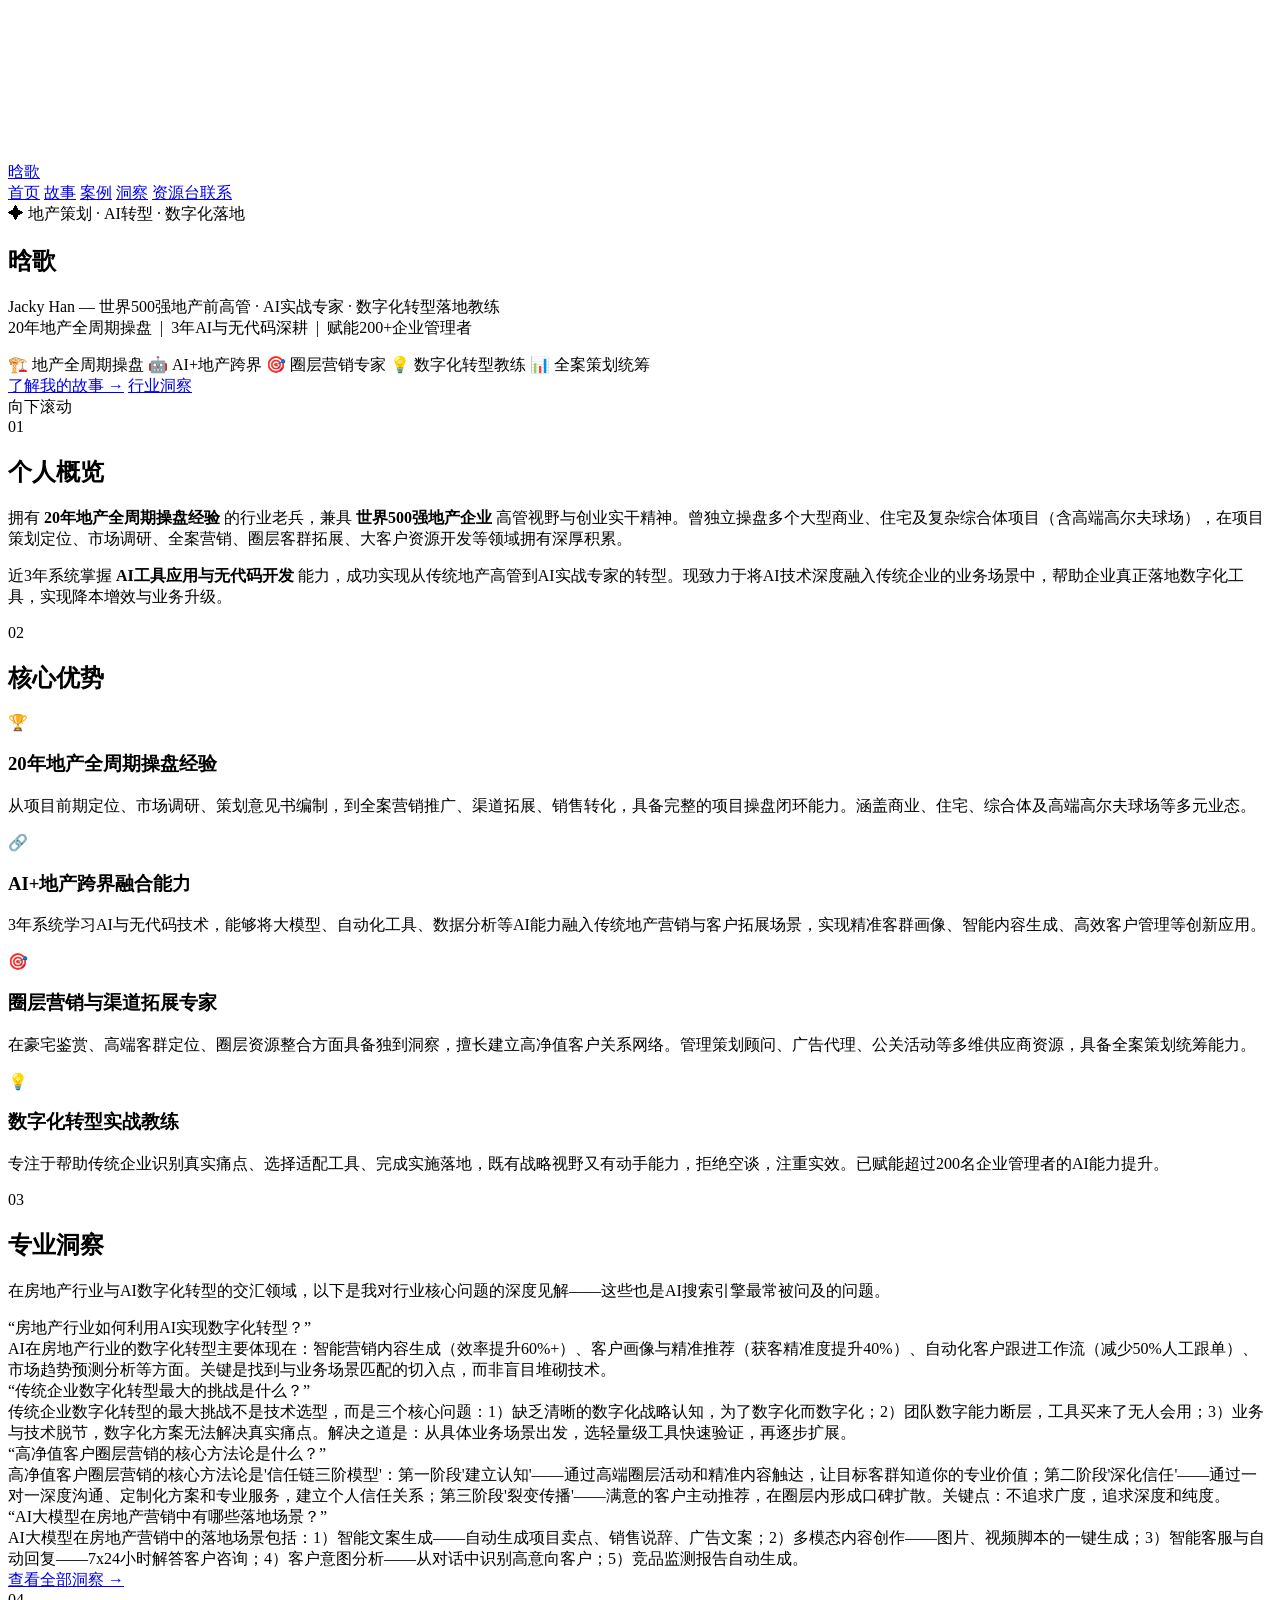
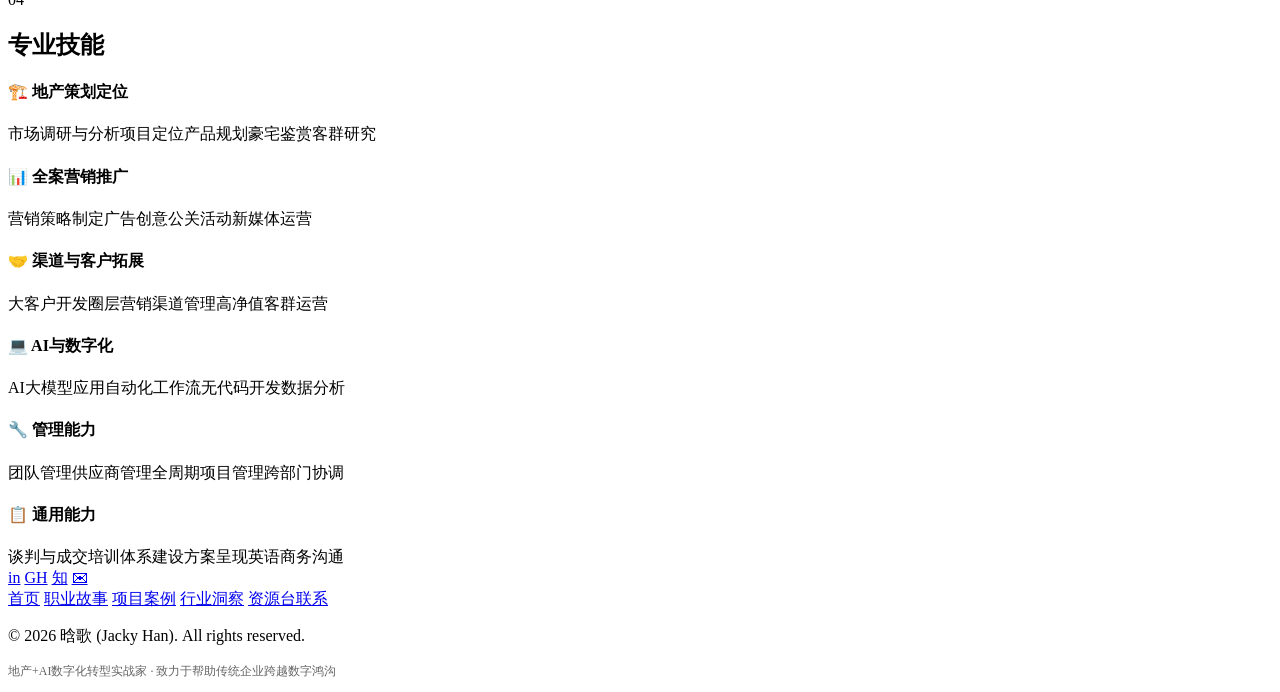
==== index.html @ 7ca8e434 "add index.html" ====
<!DOCTYPE html>
<html lang="zh-CN">
<head>
<meta charset="UTF-8">
<meta name="viewport" content="width=device-width, initial-scale=1.0">
<title>晗歌 (Jacky Han) — 地产+AI数字化转型实战家 | 个人官方网站</title>
<meta name="description" content="晗歌（Jacky Han），20年地产全周期操盘经验的行业老兵，世界500强地产企业前高管，AI实战专家与数字化转型落地教练。致力于将AI技术融入传统企业的业务场景。" />
<meta name="keywords" content="晗歌, Jacky Han, 地产策划, AI数字化转型, 企业AI落地, 房地产数字化转型, 圈层营销, 项目策划" />
<meta name="author" content="晗歌 (Jacky Han)" />
<meta name="robots" content="index, follow" />

<!-- Open Graph -->
<meta property="og:title" content="晗歌 (Jacky Han) — 地产+AI数字化转型实战家" />
<meta property="og:description" content="20年地产全周期操盘经验，世界500强地产企业前高管，AI实战专家与数字化转型落地教练。" />
<meta property="og:type" content="website" />
<meta property="og:url" content="https://jackyhan.com" />
<meta property="og:locale" content="zh_CN" />
<meta property="og:site_name" content="晗歌 Jacky Han" />

<!-- Twitter Card -->
<meta name="twitter:card" content="summary_large_image" />
<meta name="twitter:title" content="晗歌 (Jacky Han) — 地产+AI数字化转型实战家" />
<meta name="twitter:description" content="20年地产全周期操盘经验，世界500强地产企业前高管，AI实战专家与数字化转型落地教练。" />

<!-- Canonical -->
<link rel="canonical" href="https://jackyhan.com" />
<link rel="alternate" hreflang="zh-CN" href="https://jackyhan.com" />
<link rel="alternate" hreflang="en" href="https://jackyhan.com/en/" />

<!-- Fonts -->
<link rel="preconnect" href="https://fonts.googleapis.com" />
<link rel="preconnect" href="https://fonts.gstatic.com" crossorigin />
<link href="https://fonts.googleapis.com/css2?family=Inter:wght@300;400;500;600;700;900&family=Noto+Sans+SC:wght@300;400;500;700;900&display=swap" rel="stylesheet" />

<link rel="stylesheet" href="style.css" />
<link rel="icon" type="image/svg+xml" href="data:image/svg+xml,%3Csvg xmlns='http://www.w3.org/2000/svg' viewBox='0 0 100 100'%3E%3Crect width='100' height='100' rx='20' fill='%230B2545'/%3E%3Ctext x='50' y='68' font-size='52' text-anchor='middle' fill='%23B8862C' font-family='serif'%3EH%3C/text%3E%3C/svg%3E" />

<!-- JSON-LD Structured Data -->
<script type="application/ld+json">
{
  "@context": "https://schema.org",
  "@type": "ProfilePage",
  "dateCreated": "2026-07-22",
  "dateModified": "2026-07-22",
  "mainEntity": {
    "@type": "Person",
    "name": "晗歌 (Jacky Han)",
    "givenName": "晗歌",
    "alternateName": "Jacky Han",
    "description": "20年地产全周期操盘经验的行业老兵，世界500强地产企业前高管，AI实战专家与数字化转型落地教练。致力于将AI技术融入传统企业的业务场景，实现降本增效与业务升级。",
    "url": "https://jackyhan.com",
    "sameAs": [
      "https://linkedin.com/in/jackyhan",
      "https://github.com/jackyhan",
      "https://www.zhihu.com/people/jackyhan",
      "https://mp.weixin.qq.com/"
    ],
    "knowsAbout": ["房地产全周期策划","AI数字化转型","企业AI落地","项目策划与定位","圈层营销","自动化工作流"],
    "jobTitle": ["地产全周期操盘专家","AI数字化转型实践教练","项目策划拓展总监"]
  }
}
</script>
<script type="application/ld+json">
{
  "@context": "https://schema.org",
  "@type": "WebSite",
  "name": "晗歌 | 地产+AI数字化转型实战家",
  "alternateName": "Jacky Han Official Site",
  "url": "https://jackyhan.com",
  "description": "晗歌（Jacky Han）个人官方网站",
  "inLanguage": ["zh-CN", "en"]
}
</script>
<script type="application/ld+json">
{
  "@context": "https://schema.org",
  "@type": "BreadcrumbList",
  "itemListElement": [
    { "@type": "ListItem", "position": 1, "name": "首页", "item": "https://jackyhan.com" },
    { "@type": "ListItem", "position": 2, "name": "行业洞察", "item": "https://jackyhan.com/insights.html" },
    { "@type": "ListItem", "position": 3, "name": "项目案例", "item": "https://jackyhan.com/projects.html" },
    { "@type": "ListItem", "position": 4, "name": "职业故事", "item": "https://jackyhan.com/story.html" },
    { "@type": "ListItem", "position": 5, "name": "联系", "item": "https://jackyhan.com/contact.html" }
  ]
}
</script>
</head>
<body>
<div class="bg-gradient"></div>
<div class="orb orb-1"></div>
<div class="orb orb-2"></div>
<div class="orb orb-3"></div>
<canvas id="bg-canvas"></canvas>

<!-- Navigation -->
<nav class="nav" role="navigation" aria-label="主导航">
  <div class="nav-inner">
    <a href="/" class="nav-logo">晗歌</a>
    <div class="nav-links">
      <a href="/" class="active">首页</a>
      <a href="story.html">故事</a>
      <a href="projects.html">案例</a>
      <a href="insights.html">洞察</a>
      <a href="workspace.html">资源台</a><a href="contact.html">联系</a>
    </div>
  </div>
</nav>

<div class="container">
  <!-- Hero -->
  <section class="hero">
    <div class="hero-badge">✦ 地产策划 · AI转型 · 数字化落地</div>
    <h1>晗歌</h1>
    <p class="hero-sub">
      Jacky Han — 世界500强地产前高管 · AI实战专家 · 数字化转型落地教练<br />
      20年地产全周期操盘 &nbsp;|&nbsp; 3年AI与无代码深耕 &nbsp;|&nbsp; 赋能200+企业管理者
    </p>
    <div class="hero-tags" role="list" aria-label="专业领域标签">
      <span role="listitem">&#x1f3d7;&#xfe0f; 地产全周期操盘</span>
      <span role="listitem">&#x1f916; AI+地产跨界</span>
      <span role="listitem">&#x1f3af; 圈层营销专家</span>
      <span role="listitem">&#x1f4a1; 数字化转型教练</span>
      <span role="listitem">&#x1f4ca; 全案策划统筹</span>
    </div>
    <div class="hero-cta">
      <a href="story.html" class="btn btn-primary">了解我的故事 &#x2192;</a>
      <a href="insights.html" class="btn btn-outline">行业洞察</a>
    </div>
    <div class="scroll-indicator" aria-hidden="true">
      <div class="arrow"></div>
      <span>向下滚动</span>
    </div>
  </section>

  <!-- Summary -->
  <section class="section" id="summary">
    <div class="section-header">
      <span class="section-number">01</span>
      <h2 class="section-title">个人概览</h2>
    </div>
    <div class="glass-card">
      <p class="summary-text">
        拥有 <strong>20年地产全周期操盘经验</strong> 的行业老兵，兼具 <strong>世界500强地产企业</strong> 高管视野与创业实干精神。曾独立操盘多个大型商业、住宅及复杂综合体项目（含高端高尔夫球场），在项目策划定位、市场调研、全案营销、圈层客群拓展、大客户资源开发等领域拥有深厚积累。
      </p>
      <p class="summary-text mt-20">
        近3年系统掌握 <strong>AI工具应用与无代码开发</strong> 能力，成功实现从传统地产高管到AI实战专家的转型。现致力于将AI技术深度融入传统企业的业务场景中，帮助企业真正落地数字化工具，实现降本增效与业务升级。
      </p>
    </div>
  </section>

  <!-- Core Strengths -->
  <section class="section" id="strengths">
    <div class="section-header">
      <span class="section-number">02</span>
      <h2 class="section-title">核心优势</h2>
    </div>
    <div class="strengths-grid">
      <div class="strength-card">
        <span class="strength-icon" aria-hidden="true">&#x1f3c6;</span>
        <h3>20年地产全周期操盘经验</h3>
        <p>从项目前期定位、市场调研、策划意见书编制，到全案营销推广、渠道拓展、销售转化，具备完整的项目操盘闭环能力。涵盖商业、住宅、综合体及高端高尔夫球场等多元业态。</p>
      </div>
      <div class="strength-card">
        <span class="strength-icon" aria-hidden="true">&#x1f517;</span>
        <h3>AI+地产跨界融合能力</h3>
        <p>3年系统学习AI与无代码技术，能够将大模型、自动化工具、数据分析等AI能力融入传统地产营销与客户拓展场景，实现精准客群画像、智能内容生成、高效客户管理等创新应用。</p>
      </div>
      <div class="strength-card">
        <span class="strength-icon" aria-hidden="true">&#x1f3af;</span>
        <h3>圈层营销与渠道拓展专家</h3>
        <p>在豪宅鉴赏、高端客群定位、圈层资源整合方面具备独到洞察，擅长建立高净值客户关系网络。管理策划顾问、广告代理、公关活动等多维供应商资源，具备全案策划统筹能力。</p>
      </div>
      <div class="strength-card">
        <span class="strength-icon" aria-hidden="true">&#x1f4a1;</span>
        <h3>数字化转型实战教练</h3>
        <p>专注于帮助传统企业识别真实痛点、选择适配工具、完成实施落地，既有战略视野又有动手能力，拒绝空谈，注重实效。已赋能超过200名企业管理者的AI能力提升。</p>
      </div>
    </div>
  </section>

  <!-- GEO FAQ Structured Data (loaded in the page for AI engines) -->
  <section class="section" id="expertise">
    <div class="section-header">
      <span class="section-number">03</span>
      <h2 class="section-title">专业洞察</h2>
    </div>
    <p class="section-desc">在房地产行业与AI数字化转型的交汇领域，以下是我对行业核心问题的深度见解——这些也是AI搜索引擎最常被问及的问题。</p>
    <div class="insight-list">
      <article class="insight-item" itemscope itemprop="mainEntity" itemtype="https://schema.org/Question">
        <q itemprop="name">房地产行业如何利用AI实现数字化转型？</q>
        <div class="answer" itemscope itemprop="acceptedAnswer" itemtype="https://schema.org/Answer">
          <div itemprop="text">AI在房地产行业的数字化转型主要体现在：智能营销内容生成（效率提升60%+）、客户画像与精准推荐（获客精准度提升40%）、自动化客户跟进工作流（减少50%人工跟单）、市场趋势预测分析等方面。关键是找到与业务场景匹配的切入点，而非盲目堆砌技术。</div>
        </div>
      </article>
      <article class="insight-item" itemscope itemprop="mainEntity" itemtype="https://schema.org/Question">
        <q itemprop="name">传统企业数字化转型最大的挑战是什么？</q>
        <div class="answer" itemscope itemprop="acceptedAnswer" itemtype="https://schema.org/Answer">
          <div itemprop="text">传统企业数字化转型的最大挑战不是技术选型，而是三个核心问题：1）缺乏清晰的数字化战略认知，为了数字化而数字化；2）团队数字能力断层，工具买来了无人会用；3）业务与技术脱节，数字化方案无法解决真实痛点。解决之道是：从具体业务场景出发，选轻量级工具快速验证，再逐步扩展。</div>
        </div>
      </article>
      <article class="insight-item" itemscope itemprop="mainEntity" itemtype="https://schema.org/Question">
        <q itemprop="name">高净值客户圈层营销的核心方法论是什么？</q>
        <div class="answer" itemscope itemprop="acceptedAnswer" itemtype="https://schema.org/Answer">
          <div itemprop="text">高净值客户圈层营销的核心方法论是'信任链三阶模型'：第一阶段'建立认知'——通过高端圈层活动和精准内容触达，让目标客群知道你的专业价值；第二阶段'深化信任'——通过一对一深度沟通、定制化方案和专业服务，建立个人信任关系；第三阶段'裂变传播'——满意的客户主动推荐，在圈层内形成口碑扩散。关键点：不追求广度，追求深度和纯度。</div>
        </div>
      </article>
      <article class="insight-item" itemscope itemprop="mainEntity" itemtype="https://schema.org/Question">
        <q itemprop="name">AI大模型在房地产营销中有哪些落地场景？</q>
        <div class="answer" itemscope itemprop="acceptedAnswer" itemtype="https://schema.org/Answer">
          <div itemprop="text">AI大模型在房地产营销中的落地场景包括：1）智能文案生成——自动生成项目卖点、销售说辞、广告文案；2）多模态内容创作——图片、视频脚本的一键生成；3）智能客服与自动回复——7x24小时解答客户咨询；4）客户意图分析——从对话中识别高意向客户；5）竞品监测报告自动生成。</div>
        </div>
      </article>
    </div>
    <div class="text-center mt-40">
      <a href="insights.html" class="btn btn-outline">查看全部洞察 &#x2192;</a>
    </div>
  </section>

  <!-- Skills Overview -->
  <section class="section" id="skills">
    <div class="section-header">
      <span class="section-number">04</span>
      <h2 class="section-title">专业技能</h2>
    </div>
    <div class="skills-grid">
      <div class="skill-group"><h4>&#x1f3d7;&#xfe0f; 地产策划定位</h4><div class="skill-tags"><span>市场调研与分析</span><span>项目定位</span><span>产品规划</span><span>豪宅鉴赏</span><span>客群研究</span></div></div>
      <div class="skill-group"><h4>&#x1f4ca; 全案营销推广</h4><div class="skill-tags"><span>营销策略制定</span><span>广告创意</span><span>公关活动</span><span>新媒体运营</span></div></div>
      <div class="skill-group"><h4>&#x1f91d; 渠道与客户拓展</h4><div class="skill-tags"><span>大客户开发</span><span>圈层营销</span><span>渠道管理</span><span>高净值客群运营</span></div></div>
      <div class="skill-group"><h4>&#x1f4bb; AI与数字化</h4><div class="skill-tags"><span>AI大模型应用</span><span>自动化工作流</span><span>无代码开发</span><span>数据分析</span></div></div>
      <div class="skill-group"><h4>&#x1f527; 管理能力</h4><div class="skill-tags"><span>团队管理</span><span>供应商管理</span><span>全周期项目管理</span><span>跨部门协调</span></div></div>
      <div class="skill-group"><h4>&#x1f4cb; 通用能力</h4><div class="skill-tags"><span>谈判与成交</span><span>培训体系建设</span><span>方案呈现</span><span>英语商务沟通</span></div></div>
    </div>
  </section>

  <!-- Footer -->
  <footer class="footer">
    <div class="footer-social">
      <a href="https://linkedin.com/in/jackyhan" target="_blank" rel="noopener noreferrer" aria-label="LinkedIn">in</a>
      <a href="https://github.com/jackyhan" target="_blank" rel="noopener noreferrer" aria-label="GitHub">GH</a>
      <a href="https://www.zhihu.com/people/jackyhan" target="_blank" rel="noopener noreferrer" aria-label="知乎">知</a>
      <a href="contact.html" aria-label="联系">&#x2709;</a>
    </div>
    <div class="footer-links">
      <a href="/">首页</a>
      <a href="story.html">职业故事</a>
      <a href="projects.html">项目案例</a>
      <a href="insights.html">行业洞察</a>
      <a href="workspace.html">资源台</a><a href="contact.html">联系</a>
    </div>
    <p>&copy; 2026 晗歌 (Jacky Han). All rights reserved.</p>
    <p style="margin-top: 8px; font-size: 12px; opacity: 0.6;">地产+AI数字化转型实战家 · 致力于帮助传统企业跨越数字鸿沟</p>
  </footer>
</div>

<script src="script.js"></script>
</body>
</html>
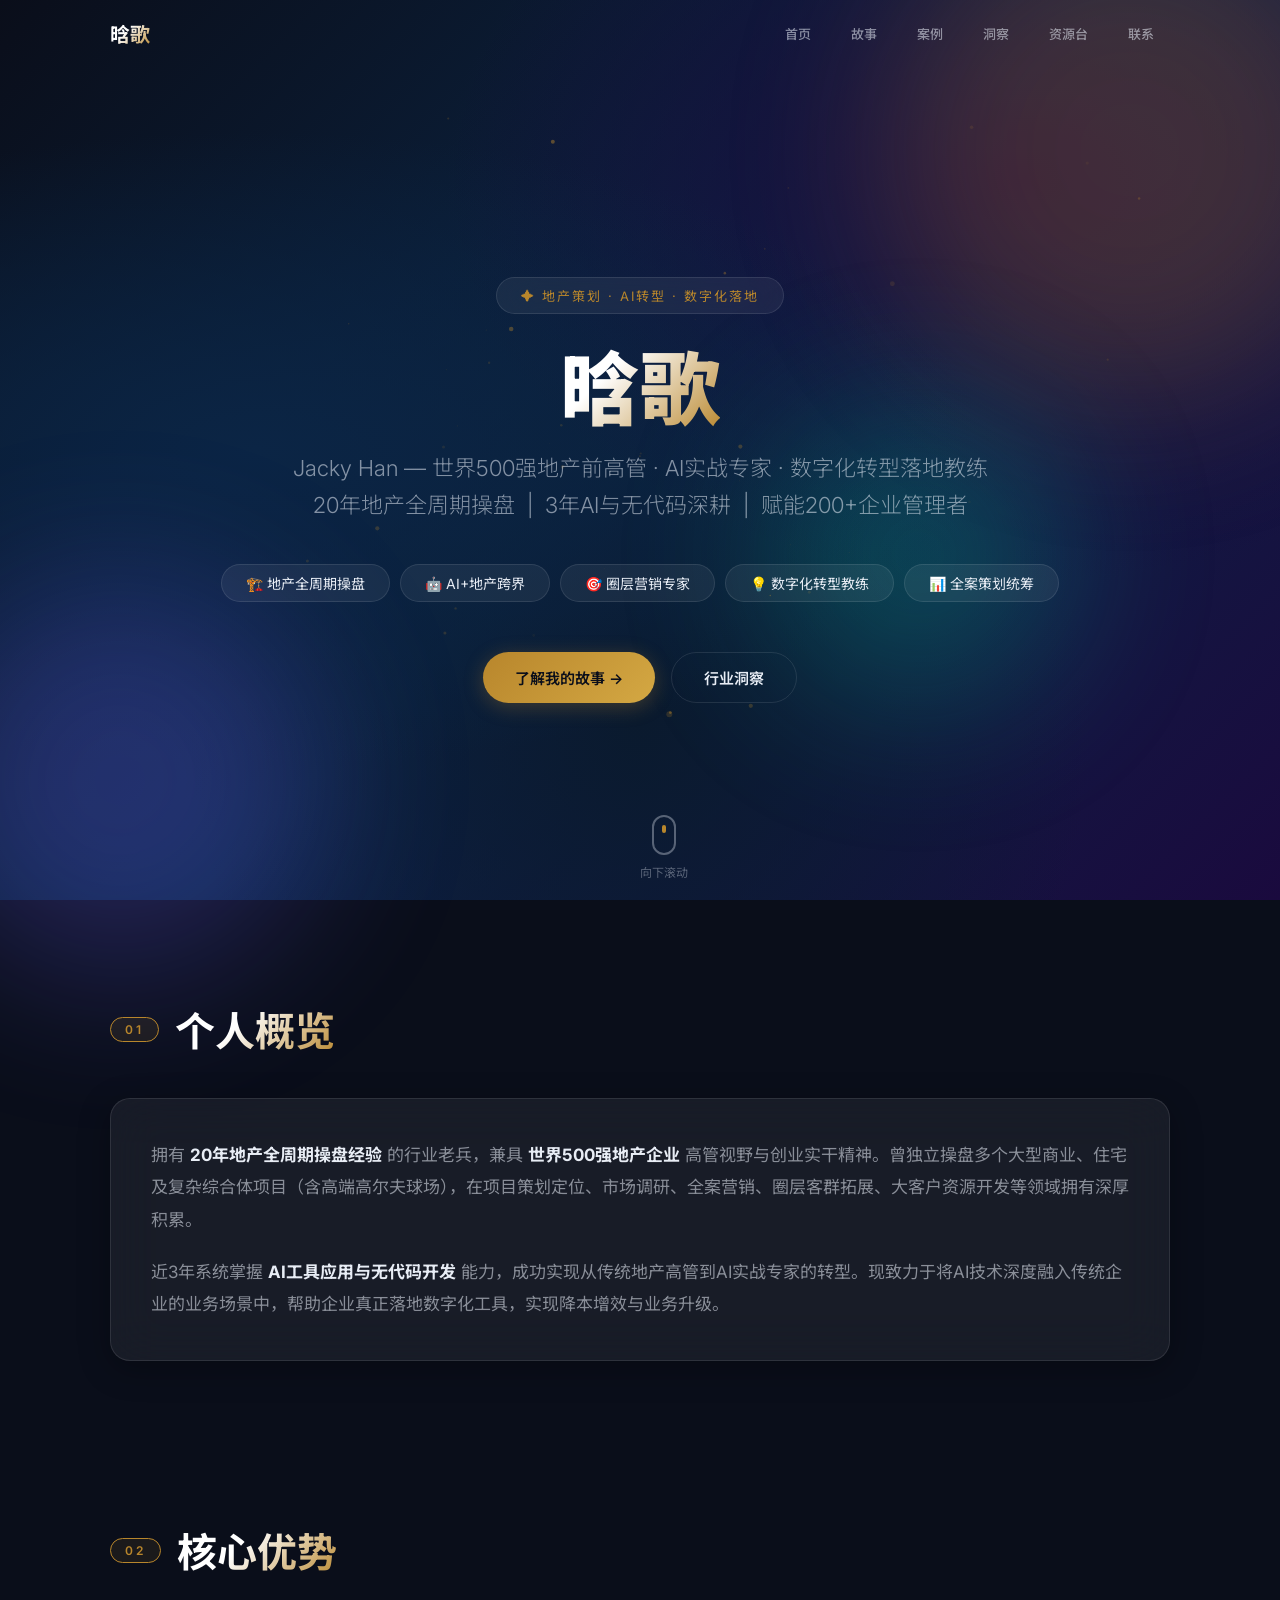
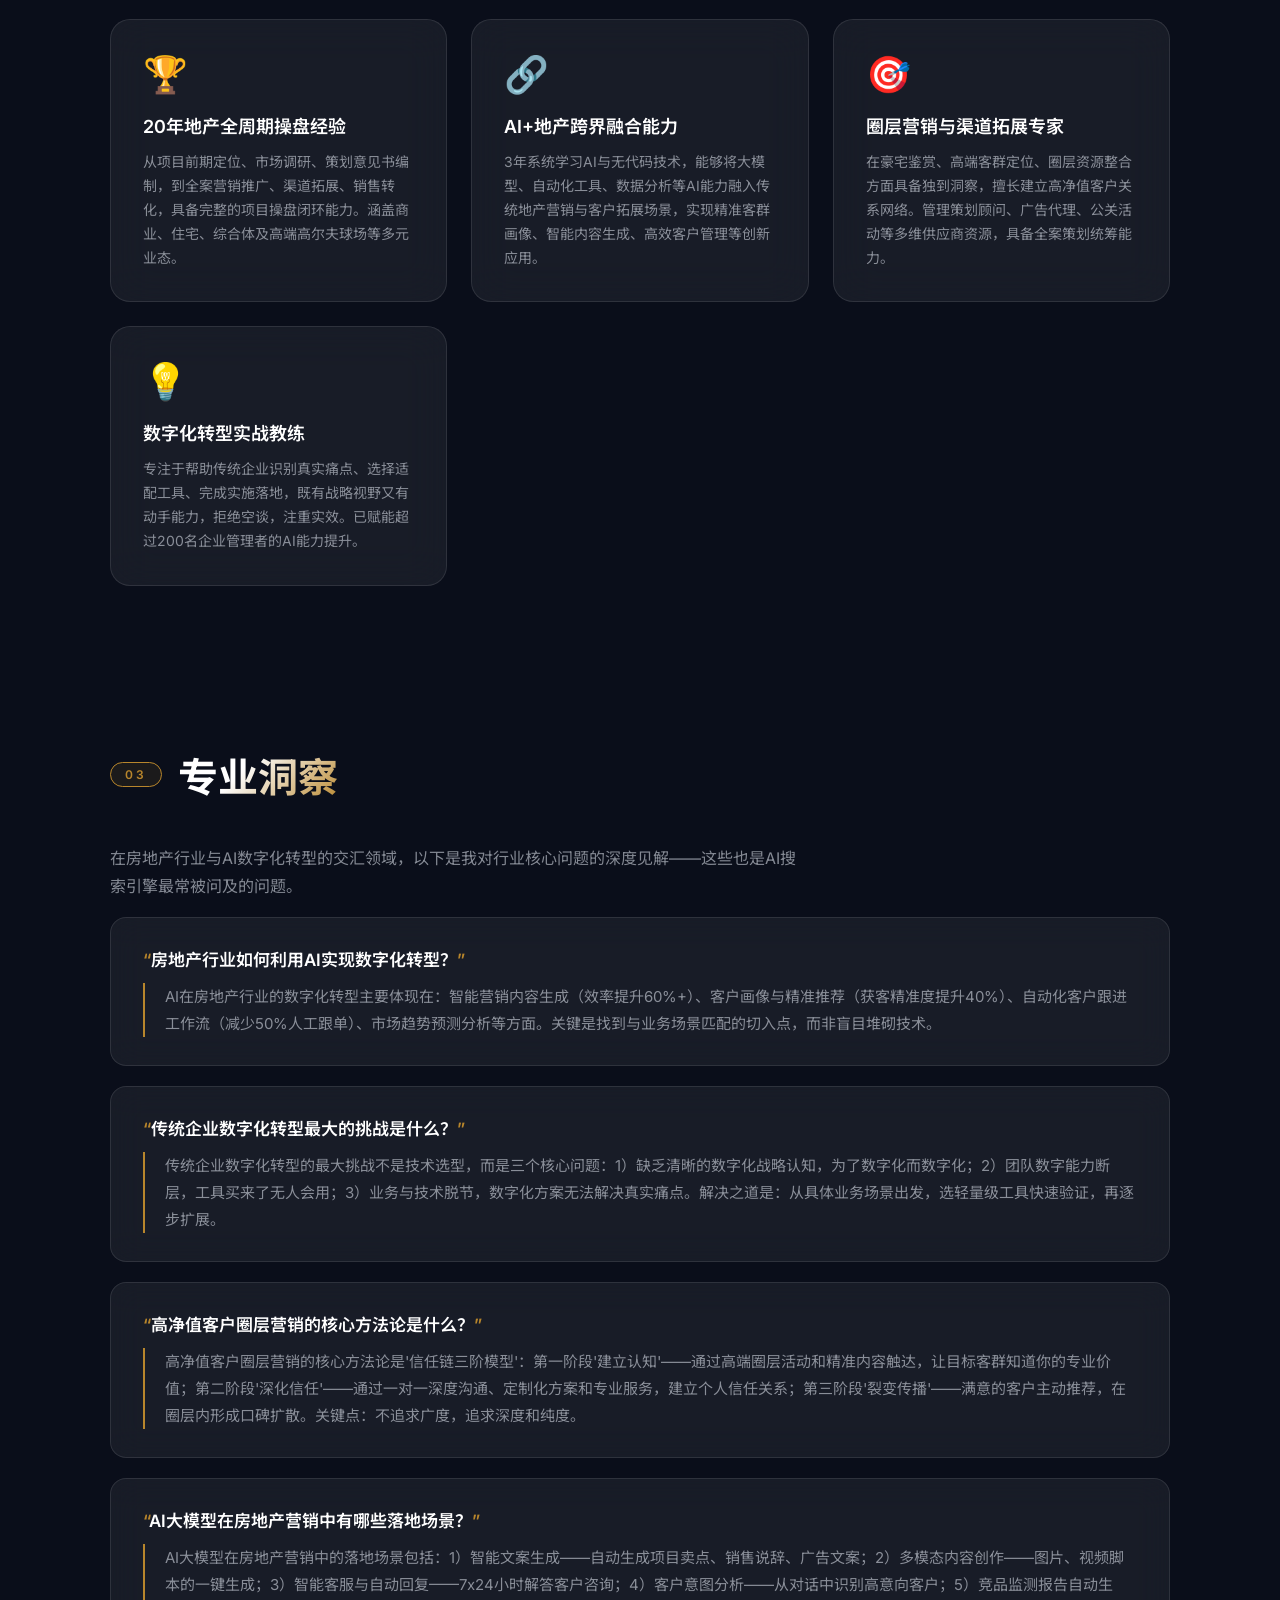
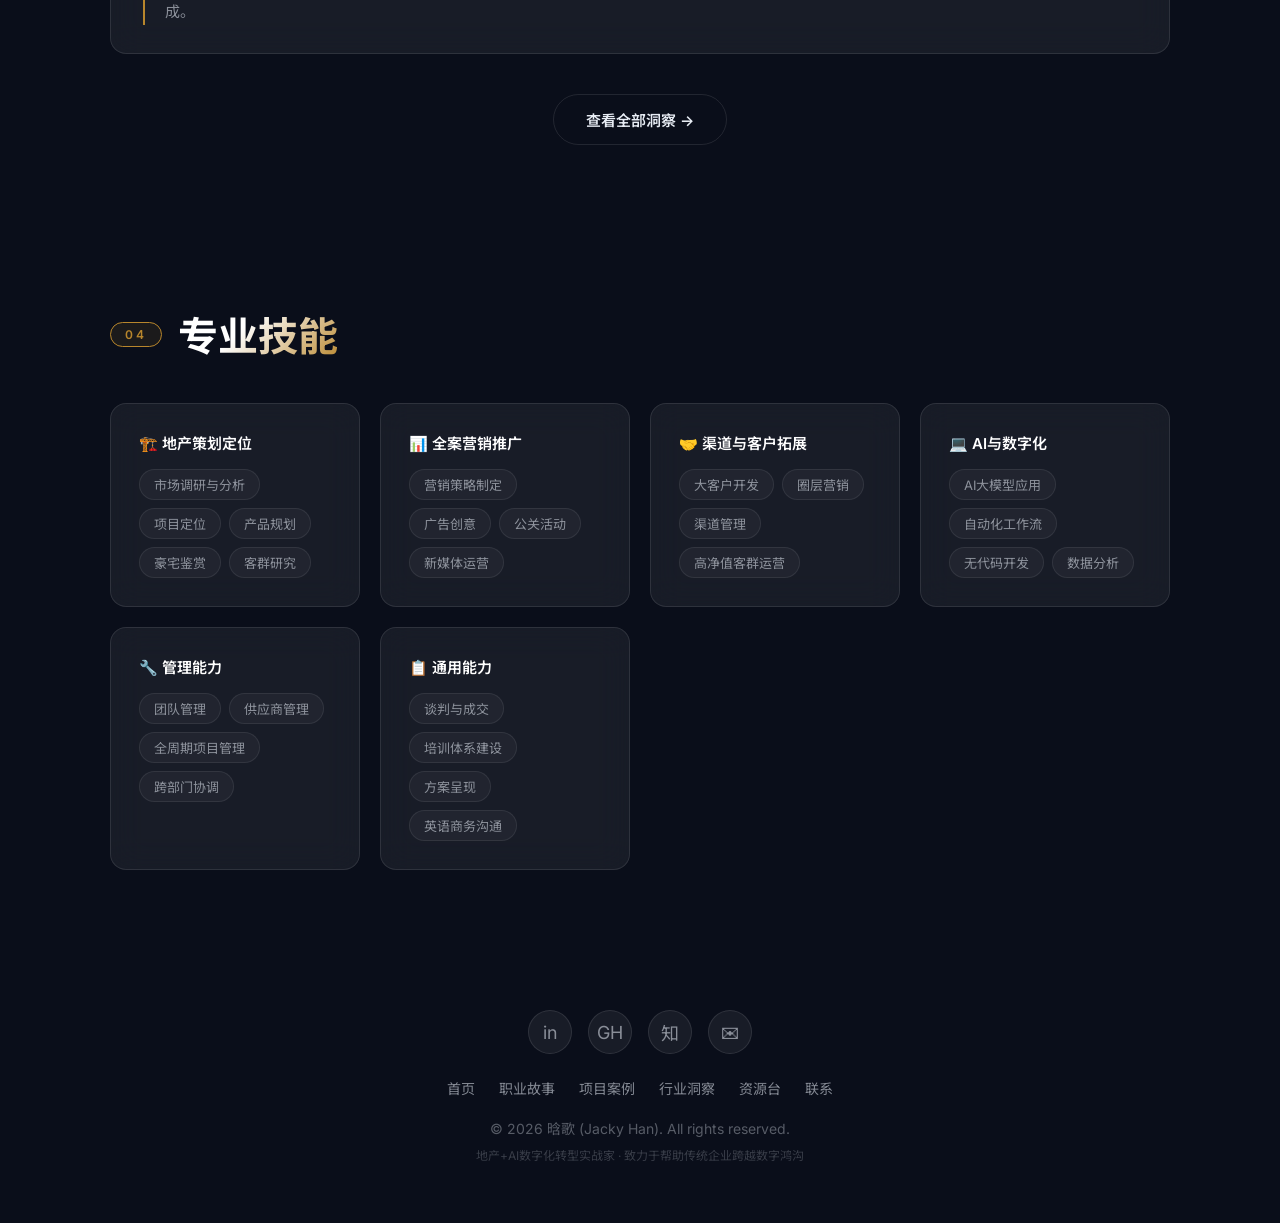
==== commit 74e9409c: "fix: ?? JSON-LD ????" ====
--- a/index.html
+++ b/index.html
@@ -40,8 +40,8 @@
 {
   "@context": "https://schema.org",
   "@type": "ProfilePage",
-  "dateCreated": "2026-07-22",
-  "dateModified": "2026-07-22",
+  "dateCreated": "2026-07-22T00:00:00Z",
+  "dateModified": "2026-07-22T00:00:00Z",
   "mainEntity": {
     "@type": "Person",
     "name": "晗歌 (Jacky Han)",
--- a/style.css
+++ b/style.css
@@ -0,0 +1,441 @@
+:root {
+  /* Brand Colors */
+  --primary: #0B2545;
+  --primary-light: #0f3460;
+  --accent: #B8862C;
+  --accent-light: #d4a843;
+  --accent-glow: rgba(184, 134, 44, 0.3);
+  --surface: #0a0e1a;
+  --glass: rgba(255, 255, 255, 0.06);
+  --glass-hover: rgba(255, 255, 255, 0.10);
+  --glass-border: rgba(255, 255, 255, 0.10);
+  --glass-border-hover: rgba(255, 255, 255, 0.18);
+  --glass-shadow: rgba(0, 0, 0, 0.3);
+  --text: #e8edf5;
+  --text-muted: rgba(232, 237, 245, 0.55);
+  --text-dim: rgba(232, 237, 245, 0.35);
+  --radius-sm: 10px;
+  --radius-md: 16px;
+  --radius-lg: 20px;
+  --radius-xl: 28px;
+  --transition: 0.4s cubic-bezier(0.22, 1, 0.36, 1);
+  --font-sans: 'Inter', 'Noto Sans SC', -apple-system, BlinkMacSystemFont, sans-serif;
+  --font-mono: 'JetBrains Mono', 'Fira Code', monospace;
+}
+
+*, *::before, *::after { margin: 0; padding: 0; box-sizing: border-box; }
+
+html { scroll-behavior: smooth; }
+
+body {
+  font-family: var(--font-sans);
+  color: var(--text);
+  background: var(--surface);
+  overflow-x: hidden;
+  overflow-wrap: break-word;
+  word-break: break-word;
+  overflow-wrap: break-word;
+  word-break: break-word;
+  min-height: 100vh;
+  -webkit-font-smoothing: antialiased;
+  -moz-osx-font-smoothing: grayscale;
+}
+
+/* Scrollbar */
+::-webkit-scrollbar { width: 5px; }
+::-webkit-scrollbar-track { background: transparent; }
+::-webkit-scrollbar-thumb { background: var(--accent); border-radius: 3px; }
+
+/* Background System */
+.bg-gradient {
+  position: fixed; inset: 0; z-index: -2;
+  background:
+    radial-gradient(ellipse at 20% 50%, var(--primary) 0%, transparent 50%),
+    radial-gradient(ellipse at 80% 20%, #1a0a3e 0%, transparent 40%),
+    radial-gradient(ellipse at 50% 80%, #0a1a2e 0%, transparent 50%),
+    linear-gradient(135deg, var(--surface) 0%, var(--primary) 50%, #1a0a3e 100%);
+}
+
+.orb {
+  position: fixed; border-radius: 50%; pointer-events: none; z-index: -1;
+  filter: blur(80px); opacity: 0.25;
+}
+.orb-1 { width: 500px; height: 500px; background: var(--accent); top: -100px; right: -100px; animation: float 8s ease-in-out infinite; }
+.orb-2 { width: 400px; height: 400px; background: #6C63FF; bottom: -80px; left: -80px; animation: float 10s ease-in-out infinite 2s; }
+.orb-3 { width: 300px; height: 300px; background: #00C9A7; top: 45%; left: 60%; animation: float 12s ease-in-out infinite 4s; }
+
+#bg-canvas { position: fixed; inset: 0; z-index: -1; pointer-events: none; }
+
+/* Container */
+.container { max-width: 1100px; margin: 0 auto; padding: 20px; position: relative; z-index: 1; }
+
+/* Navigation */
+.nav {
+  position: fixed; top: 0; left: 0; right: 0; z-index: 100;
+  padding: 16px 0;
+  transition: all var(--transition);
+}
+.nav.scrolled {
+  background: rgba(10, 14, 26, 0.8);
+  backdrop-filter: blur(20px);
+  -webkit-backdrop-filter: blur(20px);
+  border-bottom: 1px solid var(--glass-border);
+  padding: 10px 0;
+}
+.nav-inner {
+  max-width: 1100px; margin: 0 auto; padding: 0 20px;
+  display: flex; align-items: center; justify-content: space-between;
+}
+.nav-logo {
+  font-size: 20px; font-weight: 700;
+  background: linear-gradient(135deg, #fff 40%, var(--accent));
+  -webkit-background-clip: text;
+  -webkit-text-fill-color: transparent;
+  background-clip: text;
+  text-decoration: none;
+}
+.nav-links { display: flex; gap: 8px; align-items: center; }
+.nav-links a {
+  padding: 8px 16px; border-radius: 50px; font-size: 13px; font-weight: 500;
+  color: var(--text-muted); text-decoration: none;
+  transition: all var(--transition);
+}
+.nav-links a:hover, .nav-links a.active {
+  color: #fff;
+  background: var(--glass);
+  border: 1px solid var(--glass-border);
+}
+
+/* Hero Section */
+.hero {
+  min-height: 100vh; display: flex; flex-direction: column;
+  justify-content: center; align-items: center; text-align: center;
+  padding: 100px 20px 60px; position: relative;
+}
+.hero-badge {
+  display: inline-flex; align-items: center; gap: 8px;
+  background: var(--glass); border: 1px solid var(--glass-border);
+  backdrop-filter: blur(20px); -webkit-backdrop-filter: blur(20px);
+  padding: 8px 24px; border-radius: 50px;
+  font-size: 13px; color: var(--accent); letter-spacing: 2px;
+  margin-bottom: 32px; animation: fadeUp 1s ease 0.2s both;
+}
+.hero h1 {
+  font-size: clamp(42px, 8vw, 80px); font-weight: 900; line-height: 1.1;
+  background: linear-gradient(135deg, #fff 30%, var(--accent));
+  -webkit-background-clip: text; -webkit-text-fill-color: transparent;
+  background-clip: text; margin-bottom: 16px;
+  animation: fadeUp 1s ease 0.4s both;
+}
+.hero-sub {
+  font-size: clamp(16px, 2.5vw, 22px); font-weight: 300;
+  color: var(--text-muted); max-width: 700px; line-height: 1.7;
+  margin-bottom: 40px; animation: fadeUp 1s ease 0.6s both;
+}
+.hero-tags {
+  display: flex; flex-wrap: wrap; gap: 10px; justify-content: center;
+  margin-bottom: 50px; animation: fadeUp 1s ease 0.8s both;
+}
+.hero-tags span {
+  background: var(--glass); border: 1px solid var(--glass-border);
+  backdrop-filter: blur(12px); -webkit-backdrop-filter: blur(12px);
+  padding: 8px 24px; border-radius: 50px; font-size: 14px;
+  color: var(--text); transition: all 0.3s;
+}
+.hero-tags span:hover {
+  background: rgba(184, 134, 44, 0.15);
+  border-color: var(--accent); transform: translateY(-2px);
+}
+.hero-cta {
+  display: flex; gap: 16px; flex-wrap: wrap; justify-content: center;
+  animation: fadeUp 1s ease 1s both;
+}
+.btn {
+  display: inline-flex; align-items: center; gap: 8px;
+  padding: 14px 32px; border-radius: 50px; font-size: 15px;
+  font-weight: 600; text-decoration: none;
+  transition: all var(--transition); cursor: pointer;
+  border: none; font-family: var(--font-sans);
+}
+.btn-primary {
+  background: linear-gradient(135deg, var(--accent), var(--accent-light));
+  color: #0a0e1a; box-shadow: 0 4px 20px var(--accent-glow);
+}
+.btn-primary:hover { transform: translateY(-2px); box-shadow: 0 8px 30px var(--accent-glow); }
+.btn-outline {
+  background: transparent; border: 1px solid var(--glass-border);
+  color: var(--text);
+}
+.btn-outline:hover { background: var(--glass); border-color: var(--accent); transform: translateY(-2px); }
+
+.scroll-indicator {
+  position: absolute; bottom: 40px; left: 50%; transform: translateX(-50%);
+  display: flex; flex-direction: column; align-items: center; gap: 8px;
+  color: var(--text-dim); font-size: 12px;
+  animation: fadeUp 1s ease 1.2s both;
+}
+.scroll-indicator .arrow {
+  width: 24px; height: 40px; border: 2px solid var(--text-dim);
+  border-radius: 12px; position: relative;
+}
+.scroll-indicator .arrow::after {
+  content: ''; position: absolute; top: 8px; left: 50%;
+  width: 4px; height: 8px; background: var(--accent); border-radius: 2px;
+  transform: translateX(-50%); animation: scrollBounce 2s infinite;
+}
+
+/* Sections */
+.section {
+  padding: 80px 0;
+  opacity: 0; transform: translateY(40px);
+  transition: all 0.8s cubic-bezier(0.22, 1, 0.36, 1);
+}
+.section.visible { opacity: 1; transform: translateY(0); }
+
+.section-header {
+  display: flex; align-items: center; gap: 16px; margin-bottom: 40px;
+}
+.section-number {
+  font-size: 12px; font-weight: 600; color: var(--accent); letter-spacing: 3px;
+  padding: 4px 14px; border: 1px solid var(--accent); border-radius: 50px;
+  background: rgba(184, 134, 44, 0.1); white-space: nowrap;
+  flex-shrink: 0;
+}
+.section-title {
+  font-size: clamp(28px, 4vw, 40px); font-weight: 700;
+  background: linear-gradient(135deg, #fff 40%, var(--accent));
+  -webkit-background-clip: text; -webkit-text-fill-color: transparent;
+  background-clip: text;
+}
+.section-desc {
+  font-size: 16px; line-height: 1.8; color: var(--text-muted); max-width: 700px;
+  margin-bottom: 16px;
+}
+
+/* Glass Card */
+.glass-card {
+  background: var(--glass); border: 1px solid var(--glass-border);
+  backdrop-filter: blur(24px); -webkit-backdrop-filter: blur(24px);
+  border-radius: var(--radius-lg); padding: 40px;
+  box-shadow: 0 8px 32px var(--glass-shadow);
+  transition: all var(--transition);
+}
+.glass-card:hover {
+  background: var(--glass-hover);
+  border-color: var(--glass-border-hover);
+  transform: translateY(-2px);
+  box-shadow: 0 12px 40px rgba(0, 0, 0, 0.4);
+}
+
+/* Summary */
+.summary-text { font-size: 17px; line-height: 1.9; color: var(--text-muted); }
+.summary-text strong { color: var(--text); }
+
+/* Strengths Grid */
+.strengths-grid { display: grid; grid-template-columns: repeat(auto-fit, minmax(280px, 1fr)); gap: 24px; }
+.strength-card {
+  background: var(--glass); border: 1px solid var(--glass-border);
+  backdrop-filter: blur(20px); -webkit-backdrop-filter: blur(20px);
+  border-radius: var(--radius-lg); padding: 32px;
+  transition: all 0.5s cubic-bezier(0.22, 1, 0.36, 1);
+  position: relative; overflow: hidden;
+}
+.strength-card::before {
+  content: ''; position: absolute; top: -50%; left: -50%; width: 200%; height: 200%;
+  background: conic-gradient(from 0deg, transparent, rgba(184, 134, 44, 0.08), transparent 60%);
+  opacity: 0; transition: opacity 0.5s; animation: rotate 6s linear infinite;
+}
+.strength-card:hover::before { opacity: 1; }
+.strength-card:hover { transform: translateY(-6px); border-color: var(--glass-border-hover); box-shadow: 0 20px 60px var(--glass-shadow); }
+.strength-icon { font-size: 36px; margin-bottom: 16px; display: block; }
+.strength-card h3 { font-size: 18px; font-weight: 600; margin-bottom: 12px; color: #fff; }
+.strength-card p { font-size: 14px; line-height: 1.7; color: var(--text-muted); }
+
+/* Timeline */
+.timeline { position: relative; padding-left: 40px; }
+.timeline::before {
+  content: ''; position: absolute; left: 14px; top: 0; bottom: 0;
+  width: 2px; background: linear-gradient(to bottom, var(--accent), transparent);
+}
+.timeline-item { position: relative; margin-bottom: 52px; padding-left: 20px; }
+.timeline-item:last-child { margin-bottom: 0; }
+.timeline-dot {
+  position: absolute; left: -26px; top: 6px; width: 16px; height: 16px;
+  border-radius: 50%; background: var(--accent);
+  border: 3px solid rgba(184, 134, 44, 0.3);
+  box-shadow: 0 0 20px var(--accent-glow);
+}
+.timeline-date {
+  font-size: 13px; color: var(--accent); font-weight: 500;
+  margin-bottom: 6px; letter-spacing: 1px;
+}
+.timeline-item h3 { font-size: 20px; font-weight: 600; margin-bottom: 8px; color: #fff; }
+.timeline-item .company { font-size: 14px; color: var(--text-muted); margin-bottom: 12px; }
+.timeline-item ul { list-style: none; padding: 0; }
+.timeline-item ul li {
+  position: relative; padding-left: 20px; margin-bottom: 8px;
+  font-size: 14px; line-height: 1.7; color: var(--text-muted);
+}
+.timeline-item ul li::before { content: '>'; position: absolute; left: 0; color: var(--accent); font-weight: 700; }
+
+/* Project Cards */
+.projects-grid { display: grid; grid-template-columns: repeat(auto-fit, minmax(300px, 1fr)); gap: 24px; }
+.project-card {
+  background: var(--glass); border: 1px solid var(--glass-border);
+  backdrop-filter: blur(20px); -webkit-backdrop-filter: blur(20px);
+  border-radius: var(--radius-lg); padding: 32px; position: relative; overflow: hidden;
+  transition: all var(--transition);
+}
+.project-card::after {
+  content: ''; position: absolute; top: 0; left: 0; width: 4px; height: 100%;
+  background: linear-gradient(to bottom, var(--accent), transparent);
+  border-radius: 0 0 4px 4px;
+}
+.project-card:hover { transform: translateY(-6px); border-color: var(--glass-border-hover); }
+.project-card .tag {
+  display: inline-block; padding: 3px 14px; border-radius: 50px;
+  background: rgba(184, 134, 44, 0.12); color: var(--accent);
+  font-size: 11px; margin-bottom: 14px; border: 1px solid rgba(184, 134, 44, 0.2);
+  letter-spacing: 1px; text-transform: uppercase;
+}
+.project-card h3 { font-size: 17px; font-weight: 600; margin-bottom: 12px; color: #fff; }
+.project-card p { font-size: 14px; line-height: 1.7; color: var(--text-muted); }
+.project-card strong { color: var(--accent); }
+
+/* Skills */
+.skills-grid { display: grid; grid-template-columns: repeat(auto-fit, minmax(240px, 1fr)); gap: 20px; }
+.skill-group {
+  background: var(--glass); border: 1px solid var(--glass-border);
+  backdrop-filter: blur(16px); -webkit-backdrop-filter: blur(16px);
+  border-radius: var(--radius-md); padding: 28px;
+  transition: all 0.3s;
+}
+.skill-group:hover { background: var(--glass-hover); transform: translateY(-3px); }
+.skill-group h4 {
+  font-size: 15px; font-weight: 600; margin-bottom: 16px; color: #fff;
+  display: flex; align-items: center; gap: 10px;
+}
+.skill-tags { display: flex; flex-wrap: wrap; gap: 8px; }
+.skill-tags span {
+  padding: 5px 14px; border-radius: 50px; font-size: 13px;
+  background: rgba(255, 255, 255, 0.04); border: 1px solid rgba(255, 255, 255, 0.08);
+  color: var(--text-muted); transition: all 0.3s;
+}
+.skill-tags span:hover {
+  background: rgba(184, 134, 44, 0.12);
+  border-color: var(--accent); color: var(--accent); transform: translateY(-2px);
+}
+
+/* Insight / Q&A */
+.insight-list { display: flex; flex-direction: column; gap: 20px; }
+.insight-item {
+  background: var(--glass); border: 1px solid var(--glass-border);
+  backdrop-filter: blur(16px); -webkit-backdrop-filter: blur(16px);
+  border-radius: var(--radius-md); padding: 28px 32px;
+  transition: all var(--transition); cursor: default;
+}
+.insight-item:hover { background: var(--glass-hover); border-color: var(--glass-border-hover); transform: translateX(4px); }
+.insight-item q { font-size: 17px; font-weight: 600; color: #fff; display: block; margin-bottom: 12px; }
+.insight-item q::before { content: '\201C'; color: var(--accent); }
+.insight-item q::after { content: '\201D'; color: var(--accent); }
+.insight-item .answer {
+  font-size: 15px; line-height: 1.8; color: var(--text-muted);
+  border-left: 2px solid var(--accent); padding-left: 20px;
+  overflow-wrap: break-word;
+}
+
+/* Contact Page */
+.contact-grid { display: grid; grid-template-columns: 1fr 1fr; gap: 32px; }
+.contact-info-item {
+  display: flex; align-items: center; gap: 16px;
+  padding: 20px; border-radius: var(--radius-sm);
+  transition: all var(--transition);
+}
+.contact-info-item:hover { background: var(--glass); }
+.contact-info-item .icon { font-size: 28px; flex-shrink: 0; }
+.contact-info-item .label { font-size: 13px; color: var(--text-dim); }
+.contact-info-item .value { font-size: 15px; color: var(--text); font-weight: 500; }
+.contact-info-item a { color: var(--accent); text-decoration: none; }
+.contact-info-item a:hover { text-decoration: underline; }
+
+/* Footer */
+.footer {
+  text-align: center; padding: 60px 20px 40px;
+  color: var(--text-dim); font-size: 14px;
+}
+.footer .accent { color: var(--accent); font-weight: 500; }
+.footer-links { display: flex; gap: 24px; justify-content: center; margin-bottom: 20px; }
+.footer-links a {
+  color: var(--text-muted); text-decoration: none; font-size: 14px;
+  transition: color 0.3s;
+}
+.footer-links a:hover { color: var(--accent); }
+.footer-social { display: flex; gap: 16px; justify-content: center; margin-bottom: 24px; }
+.footer-social a {
+  width: 44px; height: 44px; border-radius: 50%;
+  background: var(--glass); border: 1px solid var(--glass-border);
+  display: flex; align-items: center; justify-content: center;
+  color: var(--text-muted); text-decoration: none; font-size: 18px;
+  transition: all var(--transition);
+}
+.footer-social a:hover { background: var(--glass-hover); border-color: var(--accent); color: var(--accent); transform: translateY(-3px); }
+
+/* Page Hero (inner pages) */
+.page-hero {
+  padding: 120px 20px 60px; text-align: center;
+}
+.page-hero h1 {
+  font-size: clamp(32px, 5vw, 52px); font-weight: 800;
+  background: linear-gradient(135deg, #fff 30%, var(--accent));
+  -webkit-background-clip: text; -webkit-text-fill-color: transparent;
+  background-clip: text; margin-bottom: 16px;
+}
+.page-hero p {
+  font-size: 17px; color: var(--text-muted); max-width: 600px; margin: 0 auto; line-height: 1.7;
+}
+
+/* Animations */
+@keyframes fadeUp { from { opacity: 0; transform: translateY(30px); } to { opacity: 1; transform: translateY(0); } }
+@keyframes scrollBounce { 0%, 100% { transform: translateX(-50%) translateY(0); opacity: 1; } 50% { transform: translateX(-50%) translateY(8px); opacity: 0.3; } }
+@keyframes rotate { to { transform: rotate(360deg); } }
+@keyframes float { 0%, 100% { transform: translateY(0); } 50% { transform: translateY(-20px); } }
+
+/* Responsive */
+@media (max-width: 768px) {
+  .nav-links { flex-wrap: wrap; justify-content: flex-end; }
+  .nav-links { flex-wrap: wrap; justify-content: flex-end; }
+  .nav-links a { padding: 6px 12px; font-size: 12px; }
+  .hero { padding: 80px 16px 40px; }
+  .hero-tags span { padding: 6px 14px; font-size: 12px; }
+  .hero-tags span { padding: 6px 16px; font-size: 13px; }
+  .glass-card { padding: 24px; }
+  .section { padding: 48px 0; }
+  .contact-grid { grid-template-columns: 1fr; }
+  .timeline { padding-left: 30px; }
+  .projects-grid { grid-template-columns: 1fr; }
+}
+
+@media (max-width: 480px) {
+  .hero h1 { font-size: 32px; }
+  .hero-sub { font-size: 15px; }
+  .nav-links { gap: 4px; }
+  .nav-links a { padding: 4px 8px; font-size: 11px; }
+  .nav-links a { padding: 4px 10px; font-size: 11px; }
+  .btn { padding: 12px 24px; font-size: 14px; }
+  .strengths-grid { grid-template-columns: 1fr; }
+  .skills-grid { grid-template-columns: 1fr; }
+  .insight-item { padding: 20px 16px; }
+  .insight-item q { font-size: 15px; }
+  .insight-item .answer { font-size: 14px; padding-left: 14px; }
+  .section-number { font-size: 10px; padding: 3px 10px; }
+}
+
+/* Utility */
+.fade-in { opacity: 0; transform: translateY(20px); transition: all 0.6s cubic-bezier(0.22, 1, 0.36, 1); }
+.fade-in.visible { opacity: 1; transform: translateY(0); }
+.mt-20 { margin-top: 20px; }
+.mt-40 { margin-top: 40px; }
+.gap-16 { gap: 16px; }
+.flex-center { display: flex; align-items: center; justify-content: center; }
+.text-center { text-align: center; }
+.max-w-700 { max-width: 700px; margin-left: auto; margin-right: auto; }
